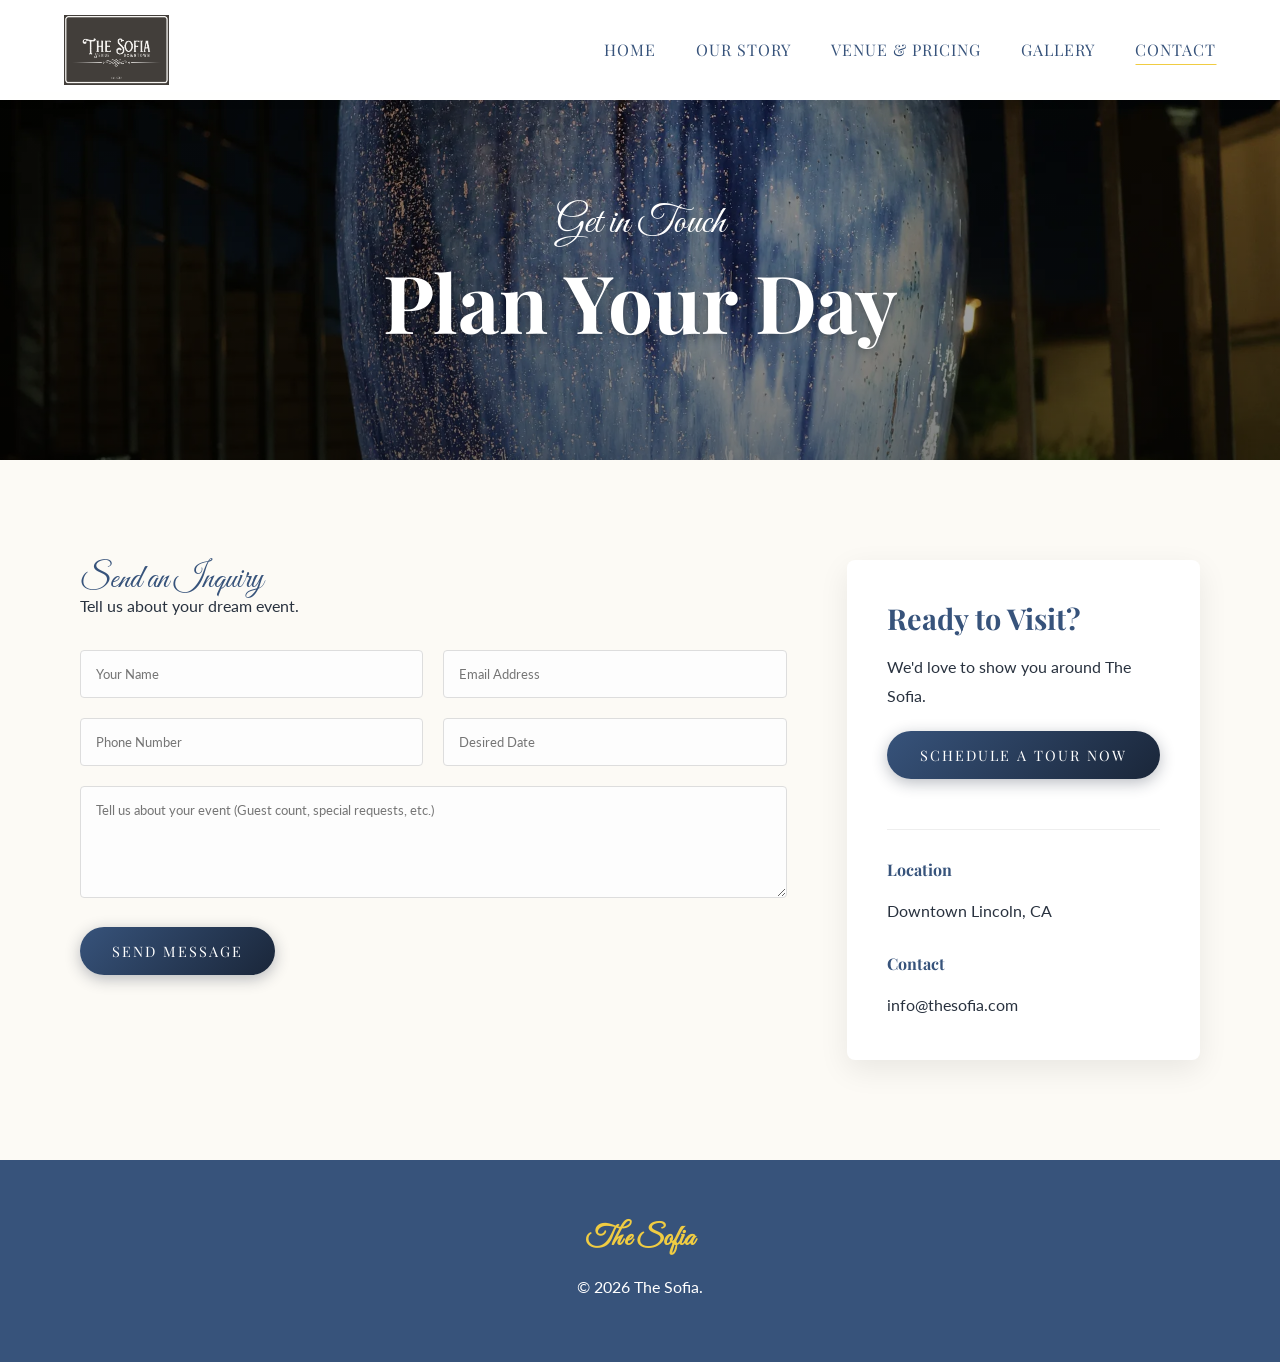
==== contact.html @ 7e17a998 "Cache bust v3" ====
<!DOCTYPE html>
<html lang="en">

<head>
    <meta charset="UTF-8">
    <meta name="viewport" content="width=device-width, initial-scale=1.0">
    <title>Contact | The Sofia</title>

    <link rel="preconnect" href="https://fonts.googleapis.com">
    <link rel="preconnect" href="https://fonts.gstatic.com" crossorigin>
    <link
        href="https://fonts.googleapis.com/css2?family=Great+Vibes&family=Lato:wght@300;400;700&family=Playfair+Display:ital,wght@0,400;0,700;1,400&display=swap"
        rel="stylesheet">

    <link rel="stylesheet" href="style.css?v=3">

    <style>
        .form-control {
            width: 100%;
            padding: 15px;
            border: 1px solid #ddd;
            background: #fdfdfd;
            border-radius: 4px;
            font-family: var(--font-body);
            margin-bottom: 20px;
        }

        .form-control:focus {
            outline: none;
            border-color: var(--secondary-color);
            background: white;
        }
    </style>
</head>

<body>

    <header>
        <div class="container navbar">
            <div class="logo"><a href="index.html"><img src="Logo.png" alt="The Sofia Logo"></a></div>
            <nav>
                <ul class="nav-links">
                    <li><a href="index.html">Home</a></li>
                    <li><a href="history.html">Our Story</a></li>
                    <li><a href="venue.html">Venue & Pricing</a></li>
                    <li><a href="gallery.html">Gallery</a></li>
                    <li><a href="contact.html" class="active">Contact</a></li>
                </ul>
                <div class="hamburger"><span>&#9776;</span></div>
            </nav>
        </div>
    </header>

    <section class="hero" style="height: 40vh; background-image: url('R6II3320.webp?v=3');">
        <div class="hero-content">
            <span class="script-text" style="color: white;">Get in Touch</span>
            <h1>Plan Your Day</h1>
        </div>
    </section>

    <section class="section-padding">
        <div class="container">
            <div class="contact-grid">

                <div>
                    <h2 class="script-text" style="font-size: 2rem; color: var(--primary-color);">Send an Inquiry</h2>
                    <p style="margin-bottom: 30px;">Tell us about your dream event.</p>

                    <form onsubmit="event.preventDefault(); alert('Thank you! We will be in touch shortly.');">
                        <div class="form-row">
                            <input type="text" class="form-control" placeholder="Your Name" required>
                            <input type="email" class="form-control" placeholder="Email Address" required>
                        </div>
                        <div class="form-row">
                            <input type="tel" class="form-control" placeholder="Phone Number">
                            <input type="text" class="form-control" placeholder="Desired Date">
                        </div>
                        <textarea class="form-control" rows="5"
                            placeholder="Tell us about your event (Guest count, special requests, etc.)"></textarea>
                        <button type="submit" class="btn">Send Message</button>
                    </form>
                </div>

                <div style="background: white; padding: 40px; border-radius: 8px; box-shadow: var(--box-shadow);">
                    <h3>Ready to Visit?</h3>
                    <p style="margin-bottom: 20px;">We'd love to show you around The Sofia.</p>
                    <button class="btn" style="width: 100%; margin-bottom: 20px;"
                        onclick="startBooking('Tour')">Schedule a Tour Now</button>

                    <hr style="border: 0; border-top: 1px solid #eee; margin: 30px 0;">

                    <h4>Location</h4>
                    <p>Downtown Lincoln, CA</p>
                    <br>
                    <h4>Contact</h4>
                    <p>info@thesofia.com</p>
                </div>

            </div>
        </div>
    </section>

    <footer style="background-color: var(--primary-color); color: var(--white); padding: 60px 0; text-align: center;">
        <div class="container">
            <h3 style="color: var(--secondary-color); font-family: var(--font-script);">The Sofia</h3>
            <p>&copy; 2026 The Sofia.</p>
        </div>
    </footer>

    <script src="script.js"></script>
</body>

</html>
---- style.css ----
/* Global Styles & Variables */
:root {
    /* Watercolor Blue Palette */
    --primary-dark: #1A2639; /* Dark neutral indigo */
    --primary-color: #37537B; /* Muted, faded blue */
    --primary-light: #7B95B7; /* Light dusty blue */
    
    /* Watercolor Yellow Palette */
    --secondary-dark: #CCA01D; /* Deep mustard */
    --secondary-color: #F0CC42; /* Softer lemon */
    --secondary-light: #FEF6C9; /* Pale yellow */

    --accent-color: #FDF9F1; /* Warm textured paper feel */
    --text-color: #29323F; /* Softened dark slate */
    --background-color: #FCFAF5; /* Warm cream */
    --white: #FFFFFF;
    --font-heading: 'Playfair Display', serif;
    --font-body: 'Lato', sans-serif;
    --font-script: 'Great Vibes', cursive;
    --spacing-sm: 8px;
    --spacing-md: 16px;
    --spacing-lg: 32px;
    --spacing-xl: 64px;
    --border-radius: 8px;
    --box-shadow: 0 10px 30px rgba(0, 0, 0, 0.08);
}

@keyframes fadeIn {
    from {
        opacity: 0;
        transform: translateY(20px);
    }

    to {
        opacity: 1;
        transform: translateY(0);
    }
}

* {
    margin: 0;
    padding: 0;
    box-sizing: border-box;
}

body {
    font-family: var(--font-body);
    background-color: var(--background-color);
    color: var(--text-color);
    line-height: 1.8;
    overflow-x: hidden;
}

h1,
h2,
h3,
h4 {
    font-family: var(--font-heading);
    color: var(--primary-color);
    margin-bottom: var(--spacing-md);
    line-height: 1.3;
}

h1 {
    font-size: 3.5rem;
}

h2 {
    font-size: 2.8rem;
}

h3 {
    font-size: 1.8rem;
}

.script-text {
    font-family: var(--font-script);
    color: var(--secondary-dark); /* Using the deeper yellow for better readability */
    font-size: 2.5rem;
    /* Larger for impact */
    font-weight: normal;
    display: block;
    margin-bottom: -10px;
    /* Slight overlap for style */
}

a {
    text-decoration: none;
    color: inherit;
    transition: all 0.3s ease;
}

ul {
    list-style: none;
}

img {
    max-width: 100%;
    height: auto;
    display: block;
}

/* Utilities */
.container {
    width: 90%;
    max-width: 1200px;
    margin: 0 auto;
    padding: 0 var(--spacing-md);
}

.btn {
    display: inline-block;
    padding: 14px 32px;
    background: linear-gradient(135deg, var(--primary-color), var(--primary-dark));
    color: var(--white);
    font-family: var(--font-heading);
    text-transform: uppercase;
    letter-spacing: 2px;
    border: none;
    border-radius: 50px;
    /* Pill shape */
    transition: all 0.4s ease;
    cursor: pointer;
    font-size: 0.9rem;
    box-shadow: 0 4px 15px rgba(26, 38, 57, 0.3);
}

.btn:hover {
    background: linear-gradient(135deg, var(--secondary-color), var(--secondary-dark));
    color: var(--white);
    transform: translateY(-2px);
    box-shadow: 0 8px 25px rgba(204, 160, 29, 0.4);
}

.btn-secondary {
    background: transparent;
    color: var(--primary-color);
    border: 1px solid var(--primary-color);
}

.btn-secondary:hover {
    background: linear-gradient(135deg, var(--primary-color), var(--primary-dark));
    color: var(--white);
}

.section-padding {
    padding: 100px 0;
}

.text-center {
    text-align: center;
}

/* Header & Navigation */
header {
    background-color: rgba(255, 255, 255, 0.95);
    backdrop-filter: blur(10px);
    box-shadow: 0 2px 10px rgba(0, 0, 0, 0.05);
    position: sticky;
    top: 0;
    z-index: 1000;
    transition: all 0.3s ease;
}

.navbar {
    display: flex;
    justify-content: space-between;
    align-items: center;
    padding: 15px 0;
}

.logo img {
    height: 70px;
}

.nav-links {
    display: flex;
    gap: 40px;
}

.nav-links a {
    font-family: var(--font-heading);
    font-size: 1rem;
    color: var(--primary-color);
    text-transform: uppercase;
    letter-spacing: 1px;
    position: relative;
}

.nav-links a::after {
    content: '';
    position: absolute;
    width: 0;
    height: 1px;
    bottom: -5px;
    left: 50%;
    transform: translateX(-50%);
    background-color: var(--secondary-color);
    transition: width 0.3s ease;
}

.nav-links a:hover::after,
.nav-links a.active::after {
    width: 100%;
}

.hamburger {
    display: none;
    cursor: pointer;
    color: var(--primary-color);
    font-size: 1.8rem;
}

/* Hero Section with Parallax */
.hero {
    height: 90vh;
    background-attachment: fixed;
    background-position: center;
    background-repeat: no-repeat;
    background-size: cover;
    display: flex;
    align-items: center;
    justify-content: center;
    text-align: center;
    color: var(--white);
    position: relative;
}

.hero::before {
    content: '';
    position: absolute;
    top: 0;
    left: 0;
    right: 0;
    bottom: 0;
    background: linear-gradient(rgba(0, 0, 0, 0.2), rgba(0, 0, 0, 0.5));
    /* Subtle overlay */
}

.hero-content {
    position: relative;
    z-index: 1;
    animation: fadeIn 1.5s ease-out;
}

.hero-content h1 {
    font-size: 5rem;
    color: var(--white);
    text-shadow: 0 2px 10px rgba(0, 0, 0, 0.3);
    margin-bottom: 20px;
}

.hero-content p {
    font-size: 1.8rem;
    font-style: italic;
    font-family: var(--font-heading);
    margin-bottom: 40px;
}

/* Feature Cards */
.grid-3 {
    display: grid;
    grid-template-columns: repeat(3, 1fr);
    gap: 40px;
}

.feature-card {
    background: linear-gradient(to bottom right, rgba(255, 255, 255, 0.6), rgba(240, 244, 248, 0.4));
    backdrop-filter: blur(10px);
    -webkit-backdrop-filter: blur(10px);
    padding: 40px 30px;
    border: 1px solid rgba(255, 255, 255, 0.5);
    /* Subtle White/Glass Border */
    text-align: center;
    transition: all 0.5s ease;
    animation: fadeIn 1s ease-out;
    animation-fill-mode: both;
    box-shadow: 0 8px 32px rgba(0, 0, 0, 0.05);
}

.feature-card:hover {
    transform: translateY(-10px);
    box-shadow: var(--box-shadow);
    border-color: var(--secondary-color);
}

.feature-icon {
    font-size: 2.5rem;
    color: var(--secondary-color);
    margin-bottom: 20px;
    display: block;
}

/* Masonry Gallery */
.masonry-grid {
    column-count: 3;
    column-gap: 20px;
}

.masonry-item {
    break-inside: avoid;
    margin-bottom: 20px;
}

.masonry-item img {
    border-radius: var(--border-radius);
    transition: transform 0.5s ease;
    width: 100%;
}

.masonry-item:hover img {
    transform: scale(1.02);
    box-shadow: var(--box-shadow);
}

/* Contact Page Layout */
.contact-grid {
    display: grid;
    grid-template-columns: 2fr 1fr;
    gap: 60px;
    align-items: start;
}
.form-row {
    display: grid;
    grid-template-columns: 1fr 1fr;
    gap: 20px;
}

/* Responsive */
@media (max-width: 768px) {
    .nav-links {
        position: fixed;
        background-color: var(--white);
        flex-direction: column;
        top: 80px;
        left: 0;
        right: 0;
        text-align: center;
        padding: 40px;
        transform: translateY(-150%);
        transition: transform 0.5s ease;
        box-shadow: var(--box-shadow);
    }

    .nav-links.active {
        transform: translateY(0);
    }

    .hamburger {
        display: block;
    }

    .hero-content h1 {
        font-size: 3rem;
    }

    .grid-3, .contact-grid, .form-row {
        grid-template-columns: 1fr;
    }

    .masonry-grid {
        column-count: 1;
    }

    .mobile-only-decor {
        display: block !important;
    }

    /* Move bottom-right vine down slightly on mobile so it doesn't overlap text aggressively */
    .decor-lemon-bottom-right {
        bottom: -200px !important;
        right: -120px !important;
    }

    /* Disable expensive glassmorphism blurs on mobile */
    header, .feature-card {
        backdrop-filter: none !important;
        -webkit-backdrop-filter: none !important;
    }
    .feature-card {
        background: rgba(255, 255, 255, 0.95) !important;
    }

    /* Disable severe mobile performance killer (parallax repainting) */
    * {
        background-attachment: scroll !important;
    }
}

body {
    position: relative;
    overflow-x: hidden;
}


/* Layout Specific Decorative Elements */
.mobile-only-decor {
    display: none;
}

.decor-element {
    position: absolute;
    background-size: contain;
    background-repeat: no-repeat;
    pointer-events: none;
    z-index: 3;
    opacity: 0.9;
}

.decor-vine-top-left {
    background-image: url('combined_decor_transparent.png');
    width: 550px;
    height: 550px;
    transform: rotate(180deg);
}

.decor-vine-top-right {
    background-image: url('combined_decor_transparent.png');
    width: 550px;
    height: 550px;
    transform: rotate(-90deg);
}

.decor-lemon-bottom-right {
    background-image: url('combined_decor_transparent.png');
    width: 550px;
    height: 550px;
    transform: rotate(0deg);
}

.decor-vine-diagonal {
    background-image: url('sparse_diagonal_transparent.png');
    width: 900px;
    height: 900px;
    background-position: center center;
    background-size: contain;
}

.decor-garland-container {
    position: relative;
    width: 100%;
    max-width: 1000px;
    height: 140px;
    margin: 10px auto 10px auto;
    display: flex;
    justify-content: center;
    align-items: center;
}

.decor-garland-img {
    width: 100%;
    height: 100%;
    background-image: url('user_horizontal_garland_transparent.png');
    background-size: contain;
    background-position: center;
    background-repeat: no-repeat;
    opacity: 0.9;
}
/* Ensure content sits above the decor */
.container, footer, .hero-content {
    position: relative;
    z-index: 2;
}

/* Lightbox Styles */
.lightbox {
    display: none;
    position: fixed;
    z-index: 9999;
    padding-top: 50px;
    left: 0;
    top: 0;
    width: 100%;
    height: 100%;
    overflow: auto;
    background-color: rgba(0, 0, 0, 0.9);
    backdrop-filter: blur(5px);
    -webkit-backdrop-filter: blur(5px);
}

.lightbox-content-wrapper {
    position: relative;
    margin: auto;
    display: flex;
    justify-content: center;
    align-items: center;
    width: 90%;
    height: 85vh;
}

.lightbox-content {
    max-height: 100%;
    max-width: 100%;
    object-fit: contain;
    animation: zoom 0.3s;
    box-shadow: 0 4px 20px rgba(0,0,0,0.5);
    border-radius: 4px;
}

@keyframes zoom {
    from {transform:scale(0.9)} 
    to {transform:scale(1)}
}

.lightbox-close {
    position: absolute;
    top: 20px;
    right: 35px;
    color: #f1f1f1;
    font-size: 40px;
    font-weight: bold;
    transition: 0.3s;
    cursor: pointer;
    z-index: 10000;
}

.lightbox-close:hover,
.lightbox-close:focus {
    color: var(--secondary-color);
    text-decoration: none;
    cursor: pointer;
}

.lightbox-prev, .lightbox-next {
    cursor: pointer;
    position: absolute;
    top: 50%;
    width: auto;
    padding: 16px;
    margin-top: -50px;
    color: white;
    font-weight: bold;
    font-size: 30px;
    transition: 0.3s ease;
    border-radius: 0 3px 3px 0;
    user-select: none;
    -webkit-user-select: none;
    z-index: 10000;
}

.lightbox-next {
    right: 0;
    border-radius: 3px 0 0 3px;
}

.lightbox-prev {
    left: 0;
}

.lightbox-prev:hover, .lightbox-next:hover {
    color: var(--secondary-color);
}
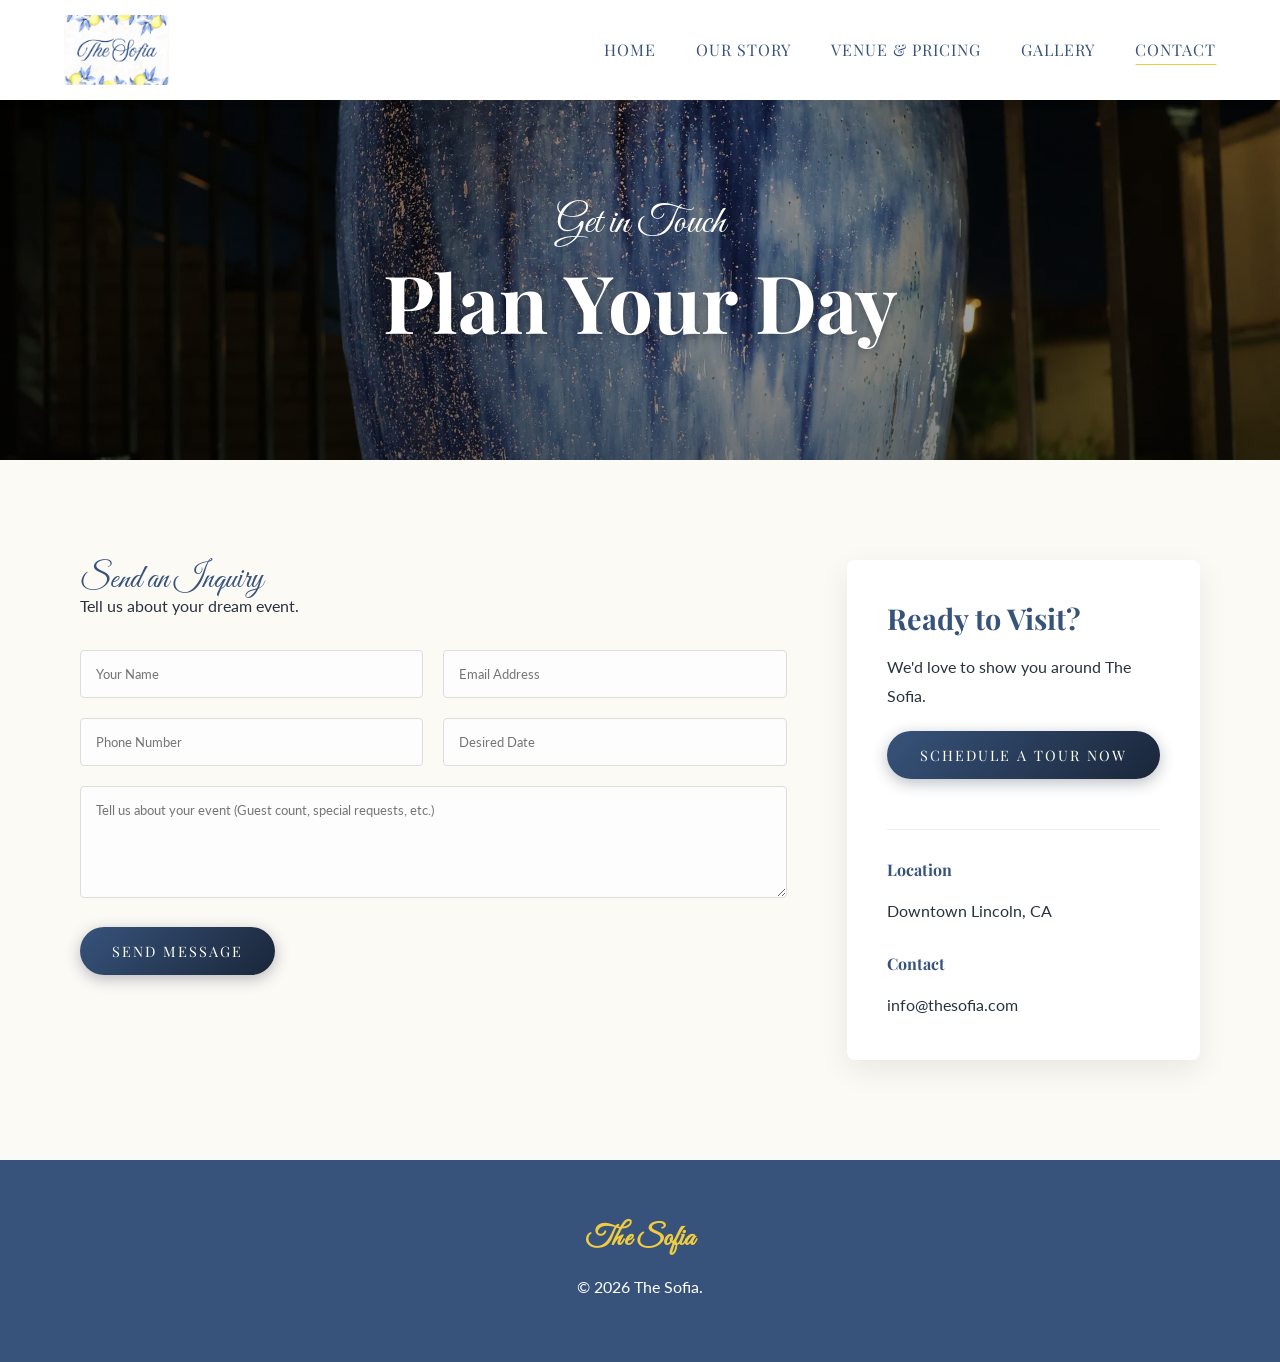
==== commit 1dd9d575: "Update site logo to new watercolor design and optimize with WebP" ====
--- a/contact.html
+++ b/contact.html
@@ -12,7 +12,7 @@
         href="https://fonts.googleapis.com/css2?family=Great+Vibes&family=Lato:wght@300;400;700&family=Playfair+Display:ital,wght@0,400;0,700;1,400&display=swap"
         rel="stylesheet">
 
-    <link rel="stylesheet" href="style.css?v=3">
+    <link rel="stylesheet" href="style.css?v=7">
 
     <style>
         .form-control {
@@ -37,7 +37,7 @@
 
     <header>
         <div class="container navbar">
-            <div class="logo"><a href="index.html"><img src="Logo.png" alt="The Sofia Logo"></a></div>
+            <div class="logo"><a href="index.html"><img src="Logo.webp?v=1" alt="The Sofia Logo"></a></div>
             <nav>
                 <ul class="nav-links">
                     <li><a href="index.html">Home</a></li>
@@ -111,3 +111,7 @@
 </body>
 
 </html>
+
+
+
+
--- a/style.css
+++ b/style.css
@@ -162,6 +162,10 @@
     transition: all 0.3s ease;
 }
 
+.glow-text {
+    text-shadow: 0 0 15px rgba(252, 251, 249, 1), 0 0 30px rgba(252, 251, 249, 1), 0 0 45px rgba(252, 251, 249, 1);
+}
+
 .navbar {
     display: flex;
     justify-content: space-between;
@@ -171,6 +175,8 @@
 
 .logo img {
     height: 70px;
+    border-radius: 4px;
+    display: block;
 }
 
 .nav-links {
@@ -372,13 +378,9 @@
         right: -120px !important;
     }
 
-    /* Disable expensive glassmorphism blurs on mobile */
-    header, .feature-card {
-        backdrop-filter: none !important;
-        -webkit-backdrop-filter: none !important;
-    }
-    .feature-card {
-        background: rgba(255, 255, 255, 0.95) !important;
+    /* Simplify text shadows on mobile to save GPU cycles */
+    .glow-text {
+        text-shadow: 0 0 15px rgba(252, 251, 249, 1) !important;
     }
 
     /* Disable severe mobile performance killer (parallax repainting) */
@@ -387,9 +389,11 @@
     }
 }
 
-body {
+html, body {
     position: relative;
     overflow-x: hidden;
+    max-width: 100%;
+    width: 100%;
 }
 
 
@@ -408,28 +412,28 @@
 }
 
 .decor-vine-top-left {
-    background-image: url('combined_decor_transparent.png');
+    background-image: url('combined_decor_transparent.webp?v=4');
     width: 550px;
     height: 550px;
     transform: rotate(180deg);
 }
 
 .decor-vine-top-right {
-    background-image: url('combined_decor_transparent.png');
+    background-image: url('combined_decor_transparent.webp?v=4');
     width: 550px;
     height: 550px;
     transform: rotate(-90deg);
 }
 
 .decor-lemon-bottom-right {
-    background-image: url('combined_decor_transparent.png');
+    background-image: url('combined_decor_transparent.webp?v=4');
     width: 550px;
     height: 550px;
     transform: rotate(0deg);
 }
 
 .decor-vine-diagonal {
-    background-image: url('sparse_diagonal_transparent.png');
+    background-image: url('sparse_diagonal_transparent.webp?v=4');
     width: 900px;
     height: 900px;
     background-position: center center;
@@ -450,7 +454,7 @@
 .decor-garland-img {
     width: 100%;
     height: 100%;
-    background-image: url('user_horizontal_garland_transparent.png');
+    background-image: url('user_horizontal_garland_transparent.webp?v=4');
     background-size: contain;
     background-position: center;
     background-repeat: no-repeat;
@@ -550,3 +554,4 @@
 .lightbox-prev:hover, .lightbox-next:hover {
     color: var(--secondary-color);
 }
+
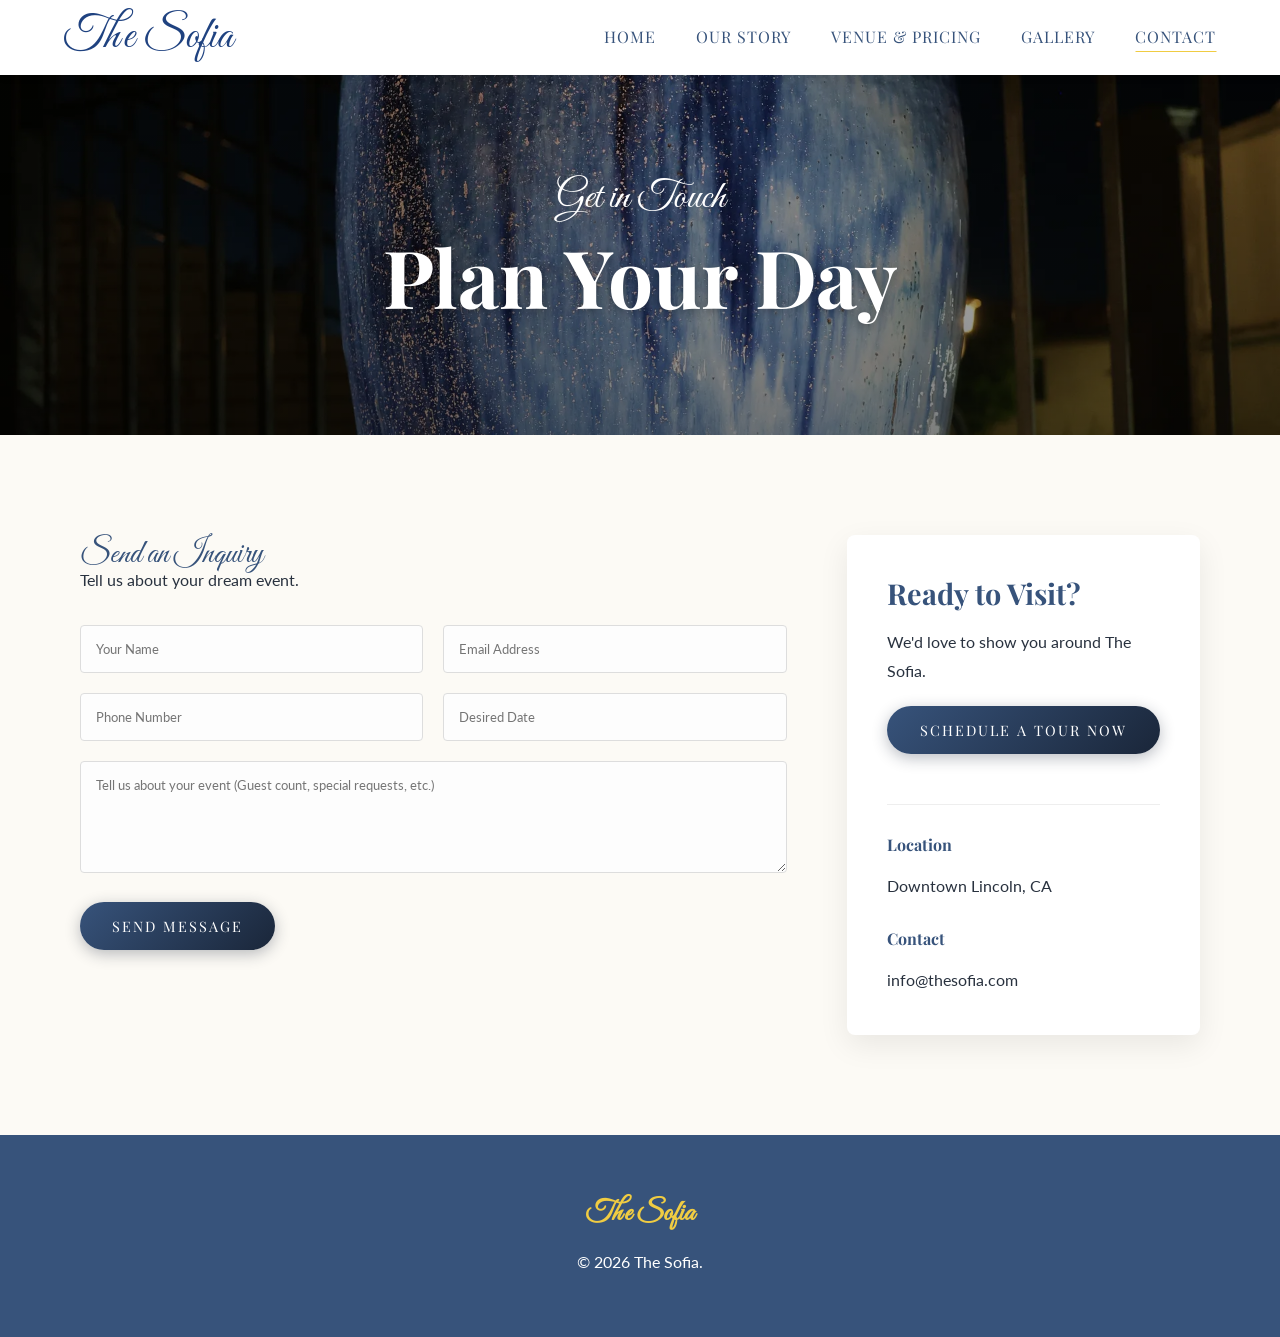
==== commit 59e29fcb: "Replace logo image with clean script typography and sampled #1F4280 color" ====
--- a/contact.html
+++ b/contact.html
@@ -12,7 +12,7 @@
         href="https://fonts.googleapis.com/css2?family=Great+Vibes&family=Lato:wght@300;400;700&family=Playfair+Display:ital,wght@0,400;0,700;1,400&display=swap"
         rel="stylesheet">
 
-    <link rel="stylesheet" href="style.css?v=7">
+    <link rel="stylesheet" href="style.css?v=8">
 
     <style>
         .form-control {
@@ -37,7 +37,7 @@
 
     <header>
         <div class="container navbar">
-            <div class="logo"><a href="index.html"><img src="Logo.webp?v=1" alt="The Sofia Logo"></a></div>
+            <div class="logo"><a href="index.html">The Sofia</a></div>
             <nav>
                 <ul class="nav-links">
                     <li><a href="index.html">Home</a></li>
--- a/style.css
+++ b/style.css
@@ -173,6 +173,21 @@
     padding: 15px 0;
 }
 
+.logo a {
+    font-family: var(--font-script);
+    font-size: 2.8rem;
+    color: #1F4280;
+    text-decoration: none;
+    line-height: 1;
+    display: inline-block;
+    transition: opacity 0.3s ease, transform 0.2s ease;
+}
+
+.logo a:hover {
+    opacity: 0.85;
+    transform: scale(1.02);
+}
+
 .logo img {
     height: 70px;
     border-radius: 4px;
@@ -358,6 +373,10 @@
 
     .hero-content h1 {
         font-size: 3rem;
+    }
+
+    .logo a {
+        font-size: 2.2rem;
     }
 
     .grid-3, .contact-grid, .form-row {
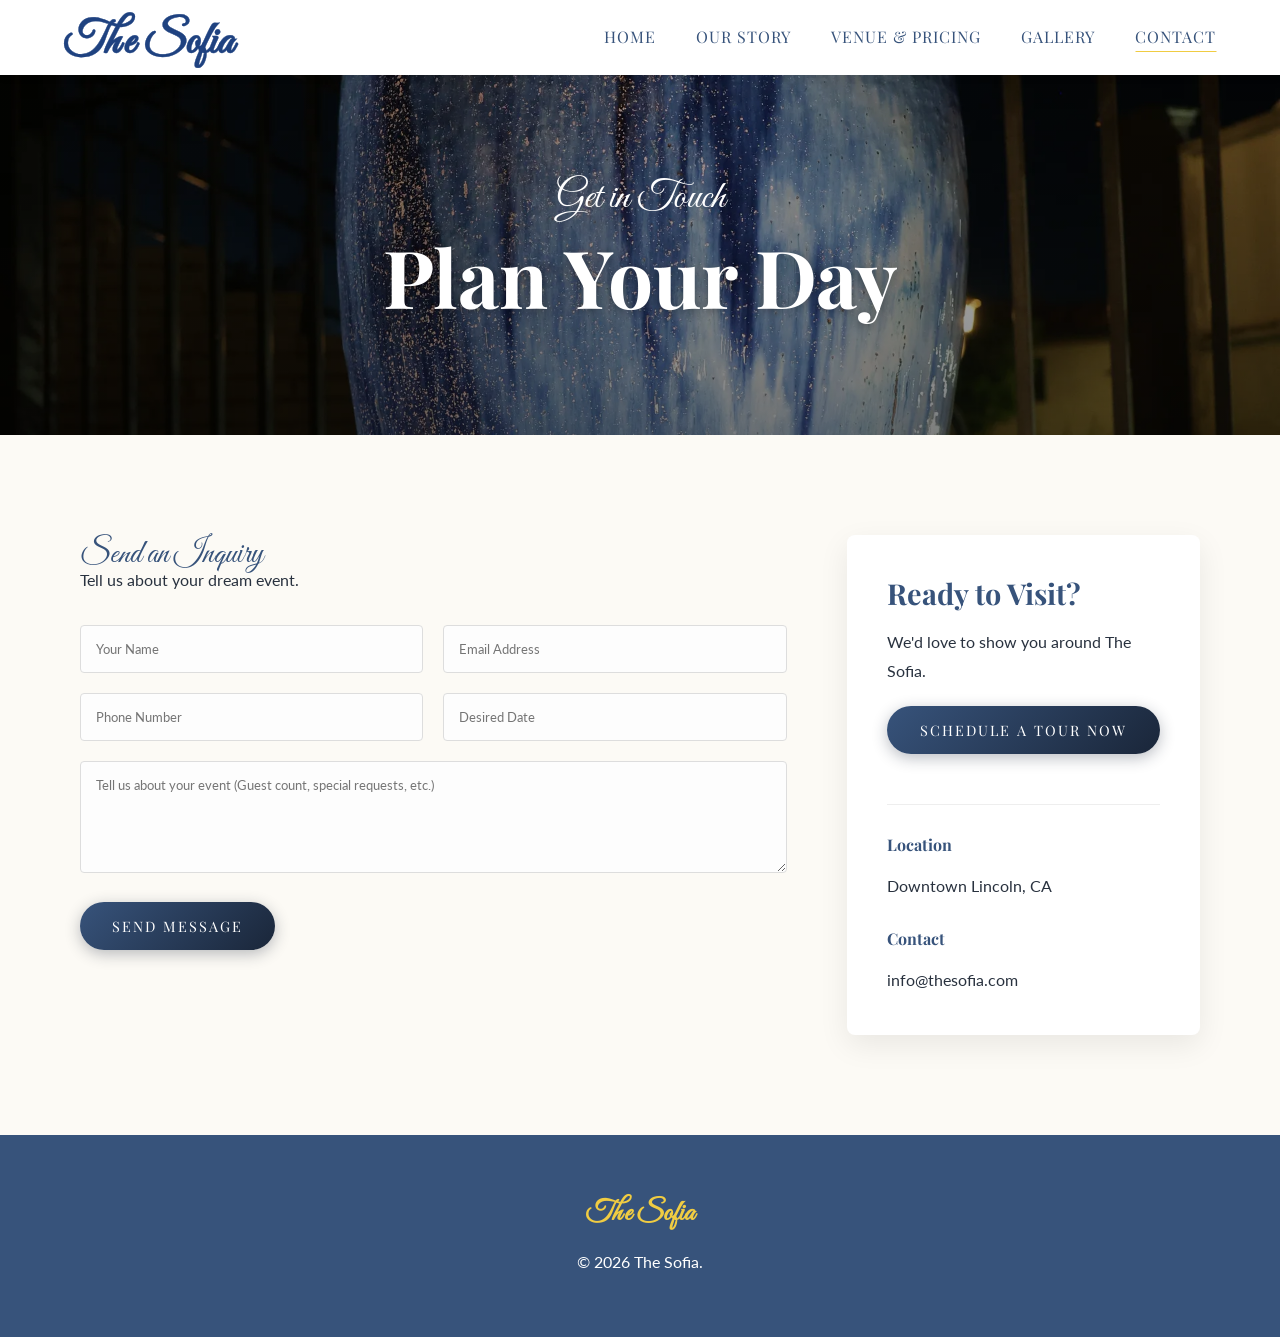
==== commit c9d431d0: "Slightly bold logo text and optical vertical centering adjustment" ====
--- a/contact.html
+++ b/contact.html
@@ -12,7 +12,7 @@
         href="https://fonts.googleapis.com/css2?family=Great+Vibes&family=Lato:wght@300;400;700&family=Playfair+Display:ital,wght@0,400;0,700;1,400&display=swap"
         rel="stylesheet">
 
-    <link rel="stylesheet" href="style.css?v=8">
+    <link rel="stylesheet" href="style.css?v=9">
 
     <style>
         .form-control {
@@ -115,3 +115,4 @@
 
 
 
+
--- a/style.css
+++ b/style.css
@@ -176,10 +176,14 @@
 .logo a {
     font-family: var(--font-script);
     font-size: 2.8rem;
+    font-weight: 600;
+    -webkit-text-stroke: 0.35px #1F4280;
     color: #1F4280;
     text-decoration: none;
     line-height: 1;
     display: inline-block;
+    position: relative;
+    top: 6px;
     transition: opacity 0.3s ease, transform 0.2s ease;
 }
 
@@ -377,6 +381,7 @@
 
     .logo a {
         font-size: 2.2rem;
+        top: 4px;
     }
 
     .grid-3, .contact-grid, .form-row {
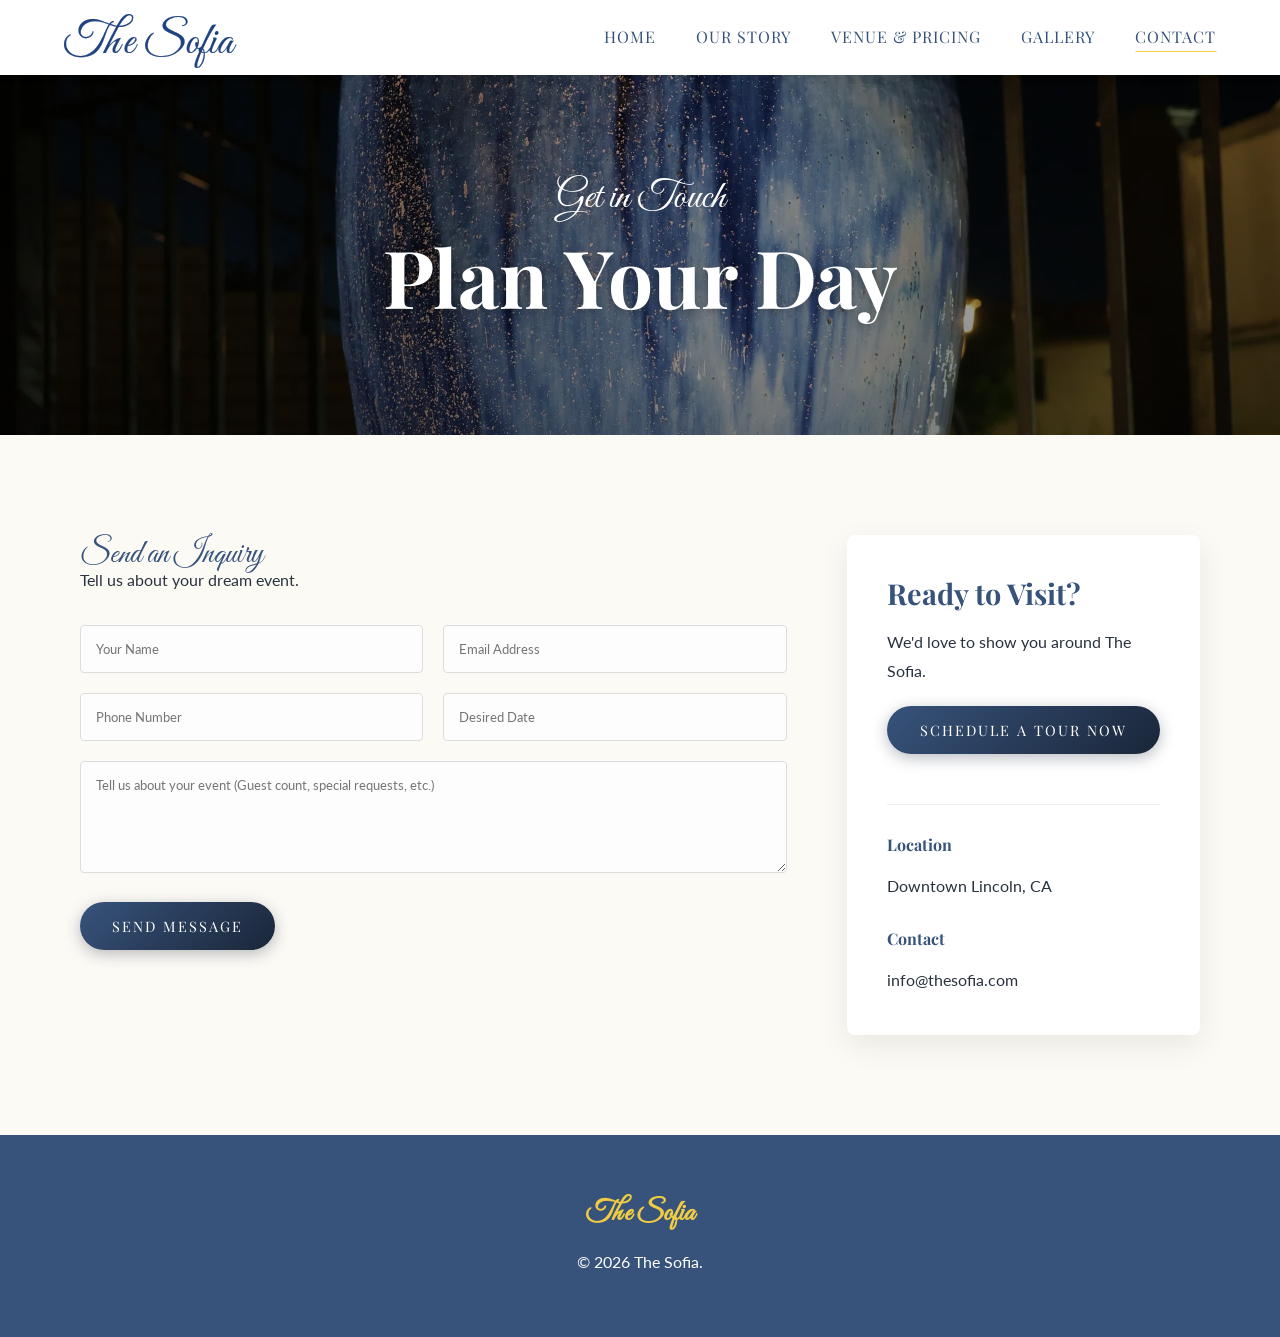
==== commit 103300a0: "Soften logo text weight to delicate 0.2px stroke" ====
--- a/contact.html
+++ b/contact.html
@@ -12,7 +12,7 @@
         href="https://fonts.googleapis.com/css2?family=Great+Vibes&family=Lato:wght@300;400;700&family=Playfair+Display:ital,wght@0,400;0,700;1,400&display=swap"
         rel="stylesheet">
 
-    <link rel="stylesheet" href="style.css?v=9">
+    <link rel="stylesheet" href="style.css?v=10">
 
     <style>
         .form-control {
@@ -116,3 +116,4 @@
 
 
 
+
--- a/style.css
+++ b/style.css
@@ -176,8 +176,7 @@
 .logo a {
     font-family: var(--font-script);
     font-size: 2.8rem;
-    font-weight: 600;
-    -webkit-text-stroke: 0.35px #1F4280;
+    -webkit-text-stroke: 0.2px #1F4280;
     color: #1F4280;
     text-decoration: none;
     line-height: 1;
